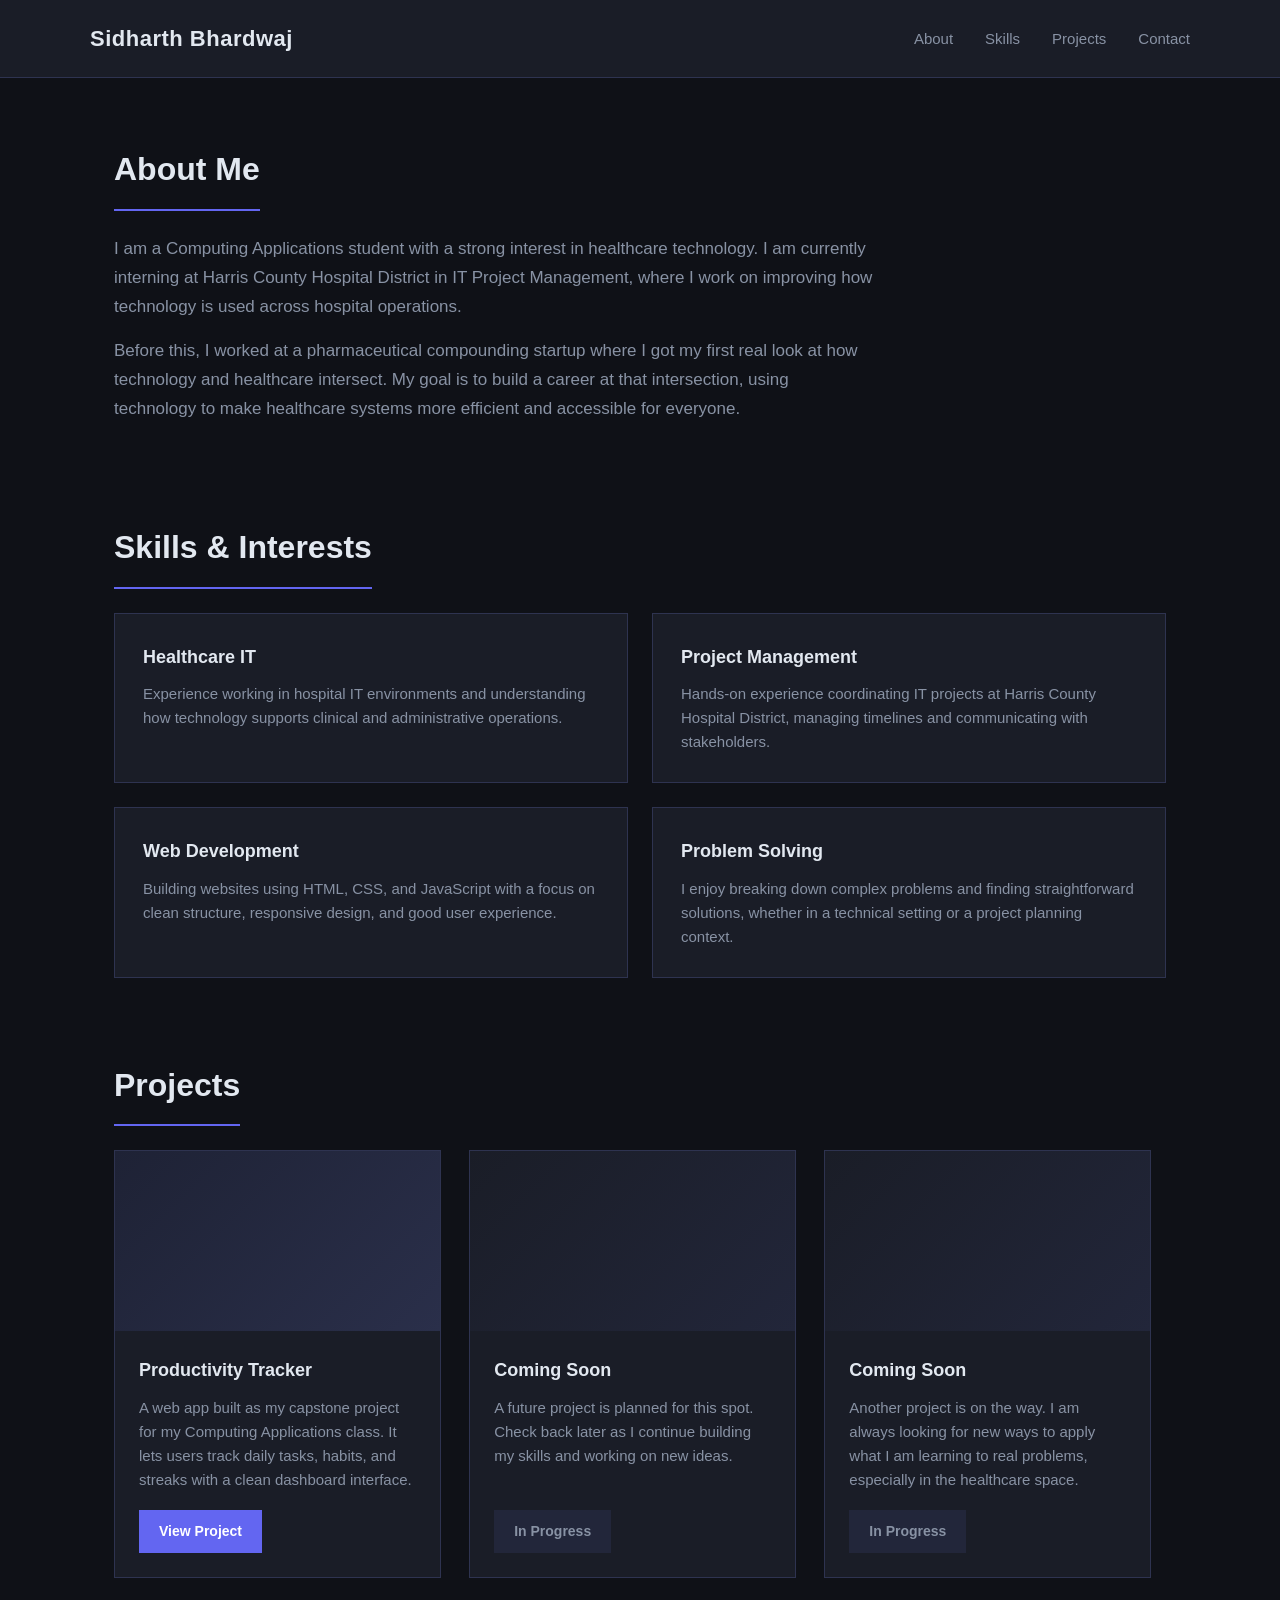
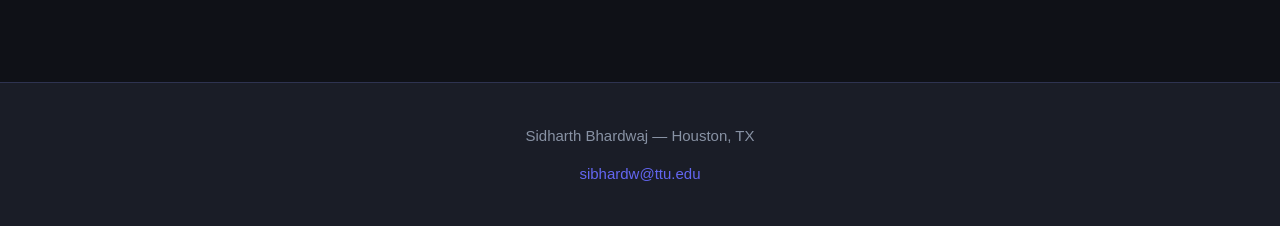
==== project-01/index.html @ bf05f44f "Add project 01: personal landing page" ====
<!DOCTYPE html>
<html lang="en">

<head>
    <meta charset="UTF-8" />
    <meta name="viewport" content="width=device-width, initial-scale=1.0" />
    <title>Sidharth Bhardwaj</title>
    <link rel="stylesheet" href="./style.css" />
</head>

<body>

    <header>
        <div class="header-inner">
            <h1>Sidharth Bhardwaj</h1>
            <nav>
                <a href="#about">About</a>
                <a href="#skills">Skills</a>
                <a href="#projects">Projects</a>
                <a href="#contact">Contact</a>
            </nav>
        </div>
    </header>

    <main>

        <section id="about">
            <h2>About Me</h2>
            <p>
                I am a Computing Applications student with a strong interest in healthcare technology. I am currently
                interning at Harris County Hospital District in IT Project Management, where I work on improving
                how technology is used across hospital operations.
            </p>
            <p>
                Before this, I worked at a pharmaceutical compounding startup where I got my first real look at how
                technology and healthcare intersect. My goal is to build a career at that intersection, using
                technology to make healthcare systems more efficient and accessible for everyone.
            </p>
        </section>

        <section id="skills">
            <h2>Skills &amp; Interests</h2>
            <div class="skills-grid">

                <div class="skill-card">
                    <h3>Healthcare IT</h3>
                    <p>Experience working in hospital IT environments and understanding how technology supports
                        clinical and administrative operations.</p>
                </div>

                <div class="skill-card">
                    <h3>Project Management</h3>
                    <p>Hands-on experience coordinating IT projects at Harris County Hospital District, managing
                        timelines and communicating with stakeholders.</p>
                </div>

                <div class="skill-card">
                    <h3>Web Development</h3>
                    <p>Building websites using HTML, CSS, and JavaScript with a focus on clean structure,
                        responsive design, and good user experience.</p>
                </div>

                <div class="skill-card">
                    <h3>Problem Solving</h3>
                    <p>I enjoy breaking down complex problems and finding straightforward solutions, whether
                        in a technical setting or a project planning context.</p>
                </div>

            </div>
        </section>

        <section id="projects">
            <h2>Projects</h2>
            <div class="projects-grid">

                <div class="project-card">
                    <div class="project-image project-image-tracker"></div>
                    <div class="project-info">
                        <h3>Productivity Tracker</h3>
                        <p>A web app built as my capstone project for my Computing Applications class. It lets
                            users track daily tasks, habits, and streaks with a clean dashboard interface.</p>
                        <a href="https://sidh426.github.io/Productivity-Tracker-Capstone/" target="_blank"
                            class="project-link">View Project</a>
                    </div>
                </div>

                <div class="project-card">
                    <div class="project-image project-image-placeholder"></div>
                    <div class="project-info">
                        <h3>Coming Soon</h3>
                        <p>A future project is planned for this spot. Check back later as I continue building
                            my skills and working on new ideas.</p>
                        <span class="project-link project-link-disabled">In Progress</span>
                    </div>
                </div>

                <div class="project-card">
                    <div class="project-image project-image-placeholder"></div>
                    <div class="project-info">
                        <h3>Coming Soon</h3>
                        <p>Another project is on the way. I am always looking for new ways to apply what I am
                            learning to real problems, especially in the healthcare space.</p>
                        <span class="project-link project-link-disabled">In Progress</span>
                    </div>
                </div>

            </div>
        </section>

    </main>

    <footer id="contact">
        <div class="footer-inner">
            <p>Sidharth Bhardwaj &mdash; Houston, TX</p>
            <a href="mailto:sibhardw@ttu.edu">sibhardw@ttu.edu</a>
        </div>
    </footer>

</body>

</html>
---- project-01/style.css ----
:root {
    --color-bg: #0f1117;
    --color-surface: #1a1d27;
    --color-surface-2: #22263a;
    --color-border: #2e3350;
    --color-accent: #6366f1;
    --color-accent-hover: #818cf8;
    --color-text: #e2e8f0;
    --color-text-muted: #8892a4;
    --font-main: Arial, sans-serif;
}

* {
    margin: 0;
    padding: 0;
    box-sizing: border-box;
}

body {
    font-family: var(--font-main);
    background-color: var(--color-bg);
    color: var(--color-text);
    line-height: 1.7;
}

header {
    background-color: var(--color-surface);
    border-bottom: 1px solid var(--color-border);
    padding: 20px 24px;
    position: sticky;
    top: 0;
}

.header-inner {
    max-width: 1100px;
    margin: 0 auto;
    display: flex;
    justify-content: space-between;
    align-items: center;
    flex-wrap: wrap;
    gap: 16px;
}

h1 {
    font-size: 22px;
    font-weight: bold;
    color: var(--color-text);
    letter-spacing: 0.5px;
}

nav {
    display: flex;
    gap: 32px;
}

nav a {
    color: var(--color-text-muted);
    text-decoration: none;
    font-size: 15px;
    transition: color 0.2s ease;
}

nav a:hover {
    color: var(--color-accent-hover);
}

main {
    max-width: 1100px;
    margin: 0 auto;
    padding: 64px 24px;
    display: flex;
    flex-direction: column;
    gap: 80px;
}

h2 {
    font-size: 32px;
    font-weight: bold;
    color: var(--color-text);
    margin-bottom: 24px;
    padding-bottom: 12px;
    border-bottom: 2px solid var(--color-accent);
    display: inline-block;
}

#about p {
    font-size: 17px;
    color: var(--color-text-muted);
    max-width: 760px;
    margin-bottom: 16px;
}

.skills-grid {
    display: flex;
    flex-wrap: wrap;
    gap: 24px;
}

.skill-card {
    background-color: var(--color-surface);
    border: 1px solid var(--color-border);
    padding: 28px;
    flex-grow: 1;
    flex-shrink: 1;
    flex-basis: 200px;
    transition: border-color 0.3s ease, transform 0.3s ease;
}

.skill-card:hover {
    border-color: var(--color-accent);
    transform: translateY(-4px);
}

.skill-card h3 {
    font-size: 18px;
    color: var(--color-text);
    margin-bottom: 10px;
}

.skill-card p {
    font-size: 15px;
    color: var(--color-text-muted);
    line-height: 1.6;
}

.projects-grid {
    display: flex;
    flex-wrap: wrap;
    gap: 28px;
}

.project-card {
    background-color: var(--color-surface);
    border: 1px solid var(--color-border);
    flex-grow: 1;
    flex-shrink: 1;
    flex-basis: 280px;
    display: flex;
    flex-direction: column;
    transition: border-color 0.3s ease, transform 0.3s ease;
}

.project-card:hover {
    border-color: var(--color-accent);
    transform: translateY(-4px);
}

.project-image {
    width: 100%;
    height: 180px;
    background-color: var(--color-surface-2);
}

.project-image-tracker {
    background-color: #1e2235;
    background-image: linear-gradient(135deg, #1e2235 0%, #2a2f4a 100%);
}

.project-image-placeholder {
    background-color: var(--color-surface-2);
    background-image: linear-gradient(135deg, #1a1d27 0%, #22263a 100%);
}

.project-info {
    padding: 24px;
    display: flex;
    flex-direction: column;
    gap: 10px;
    flex-grow: 1;
}

.project-info h3 {
    font-size: 18px;
    color: var(--color-text);
}

.project-info p {
    font-size: 15px;
    color: var(--color-text-muted);
    line-height: 1.6;
    flex-grow: 1;
}

.project-link {
    display: inline-block;
    margin-top: 8px;
    padding: 10px 20px;
    background-color: var(--color-accent);
    color: #ffffff;
    text-decoration: none;
    font-size: 14px;
    font-weight: bold;
    align-self: flex-start;
    transition: background-color 0.2s ease, transform 0.2s ease;
}

.project-link:hover {
    background-color: var(--color-accent-hover);
    transform: translateY(-2px);
}

.project-link-disabled {
    background-color: var(--color-surface-2);
    color: var(--color-text-muted);
    cursor: default;
}

.project-link-disabled:hover {
    background-color: var(--color-surface-2);
    transform: none;
}

footer {
    background-color: var(--color-surface);
    border-top: 1px solid var(--color-border);
    padding: 40px 24px;
    margin-top: 40px;
}

.footer-inner {
    max-width: 1100px;
    margin: 0 auto;
    display: flex;
    flex-direction: column;
    align-items: center;
    gap: 12px;
    text-align: center;
}

.footer-inner p {
    font-size: 15px;
    color: var(--color-text-muted);
}

footer a {
    color: var(--color-accent);
    text-decoration: none;
    font-size: 15px;
    transition: color 0.2s ease;
}

footer a:hover {
    color: var(--color-accent-hover);
}

@media (width >= 768px) {
    .skills-grid {
        flex-wrap: wrap;
    }

    .skill-card {
        flex-basis: calc(50% - 12px);
        flex-grow: 0;
    }

    .project-card {
        flex-basis: calc(33% - 20px);
        flex-grow: 0;
    }
}
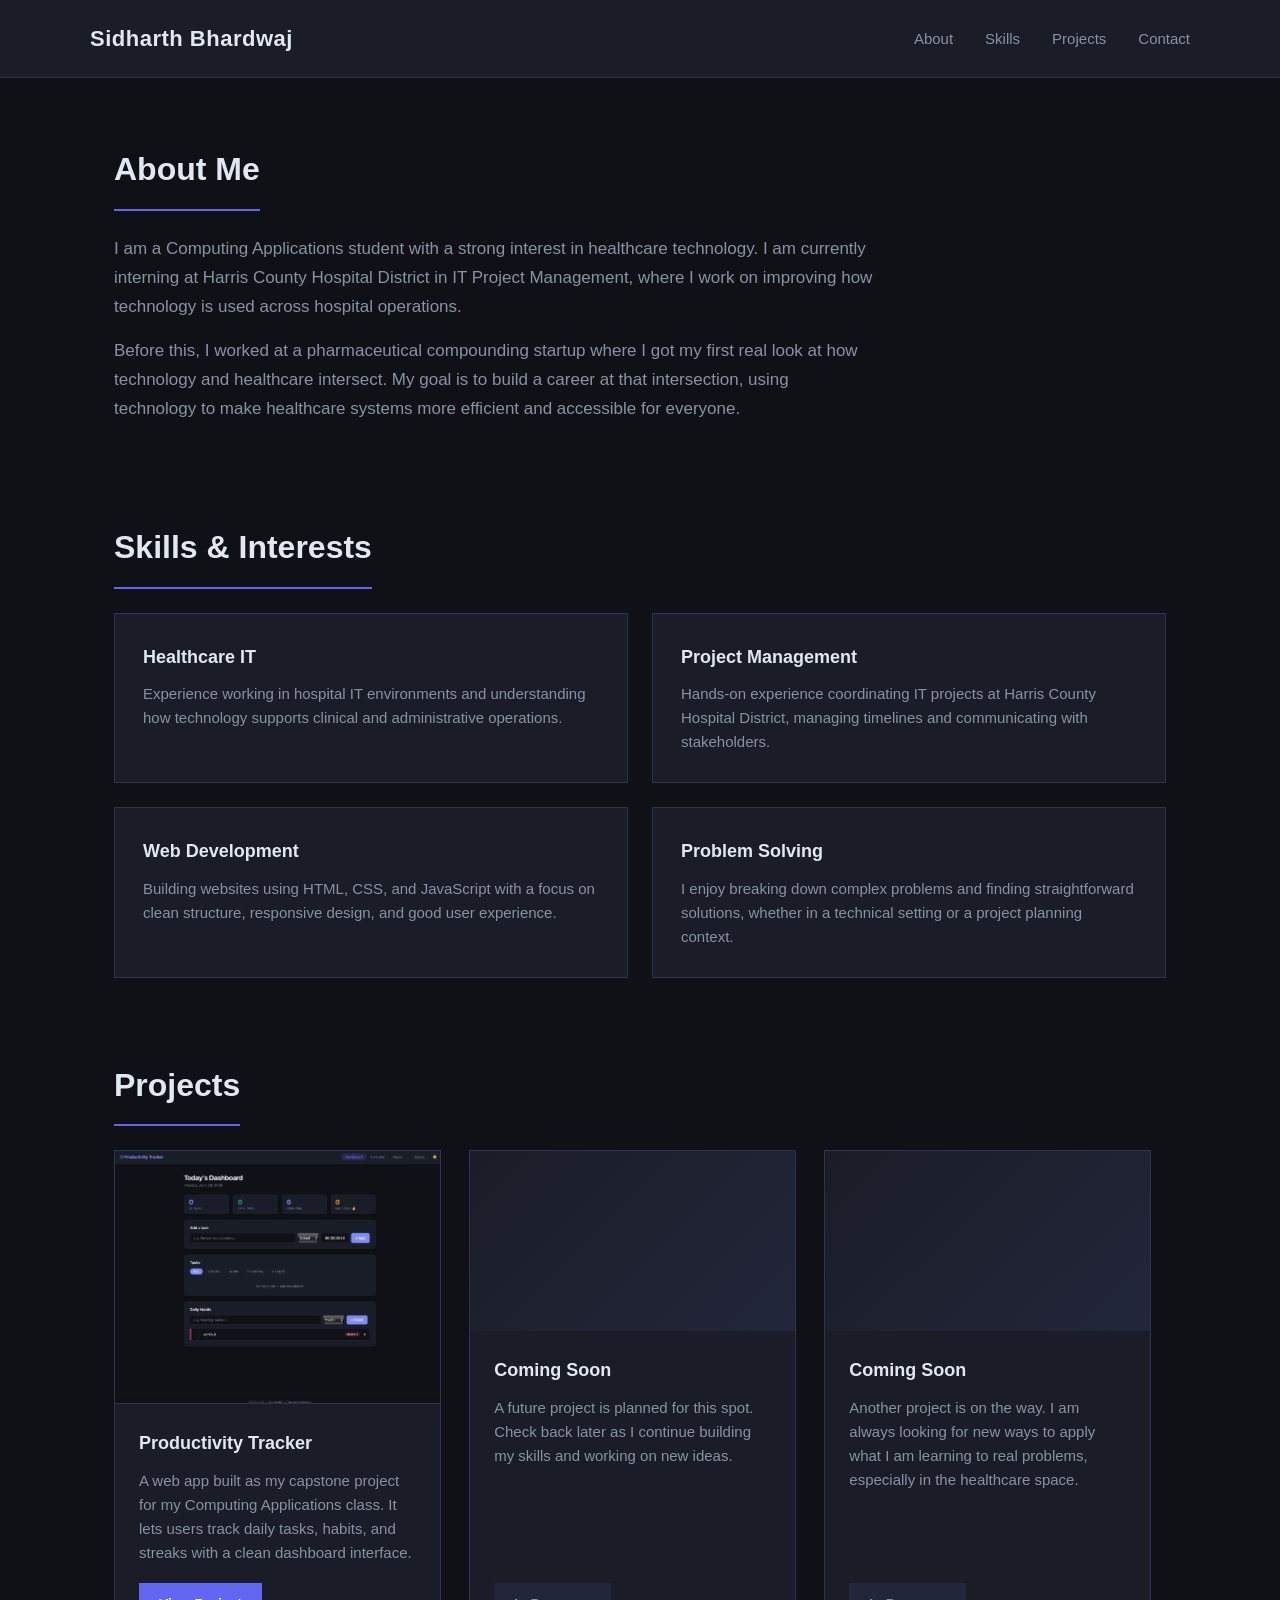
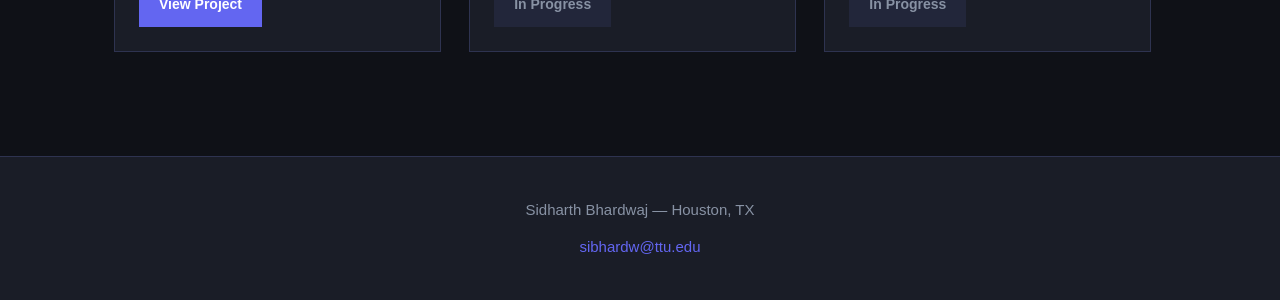
==== commit 680d28bc: "Add productivity tracker screenshot to project card" ====
--- a/project-01/index.html
+++ b/project-01/index.html
@@ -74,7 +74,7 @@
             <div class="projects-grid">
 
                 <div class="project-card">
-                    <div class="project-image project-image-tracker"></div>
+                    <img src="./productivity-tracker-screenshot.png" alt="Productivity Tracker app screenshot" class="project-screenshot" />
                     <div class="project-info">
                         <h3>Productivity Tracker</h3>
                         <p>A web app built as my capstone project for my Computing Applications class. It lets
--- a/project-01/style.css
+++ b/project-01/style.css
@@ -145,18 +145,16 @@
     transform: translateY(-4px);
 }
 
+.project-screenshot {
+    width: 100%;
+    height: auto;
+    display: block;
+    border-bottom: 1px solid var(--color-border);
+}
+
 .project-image {
     width: 100%;
     height: 180px;
-    background-color: var(--color-surface-2);
-}
-
-.project-image-tracker {
-    background-color: #1e2235;
-    background-image: linear-gradient(135deg, #1e2235 0%, #2a2f4a 100%);
-}
-
-.project-image-placeholder {
     background-color: var(--color-surface-2);
     background-image: linear-gradient(135deg, #1a1d27 0%, #22263a 100%);
 }
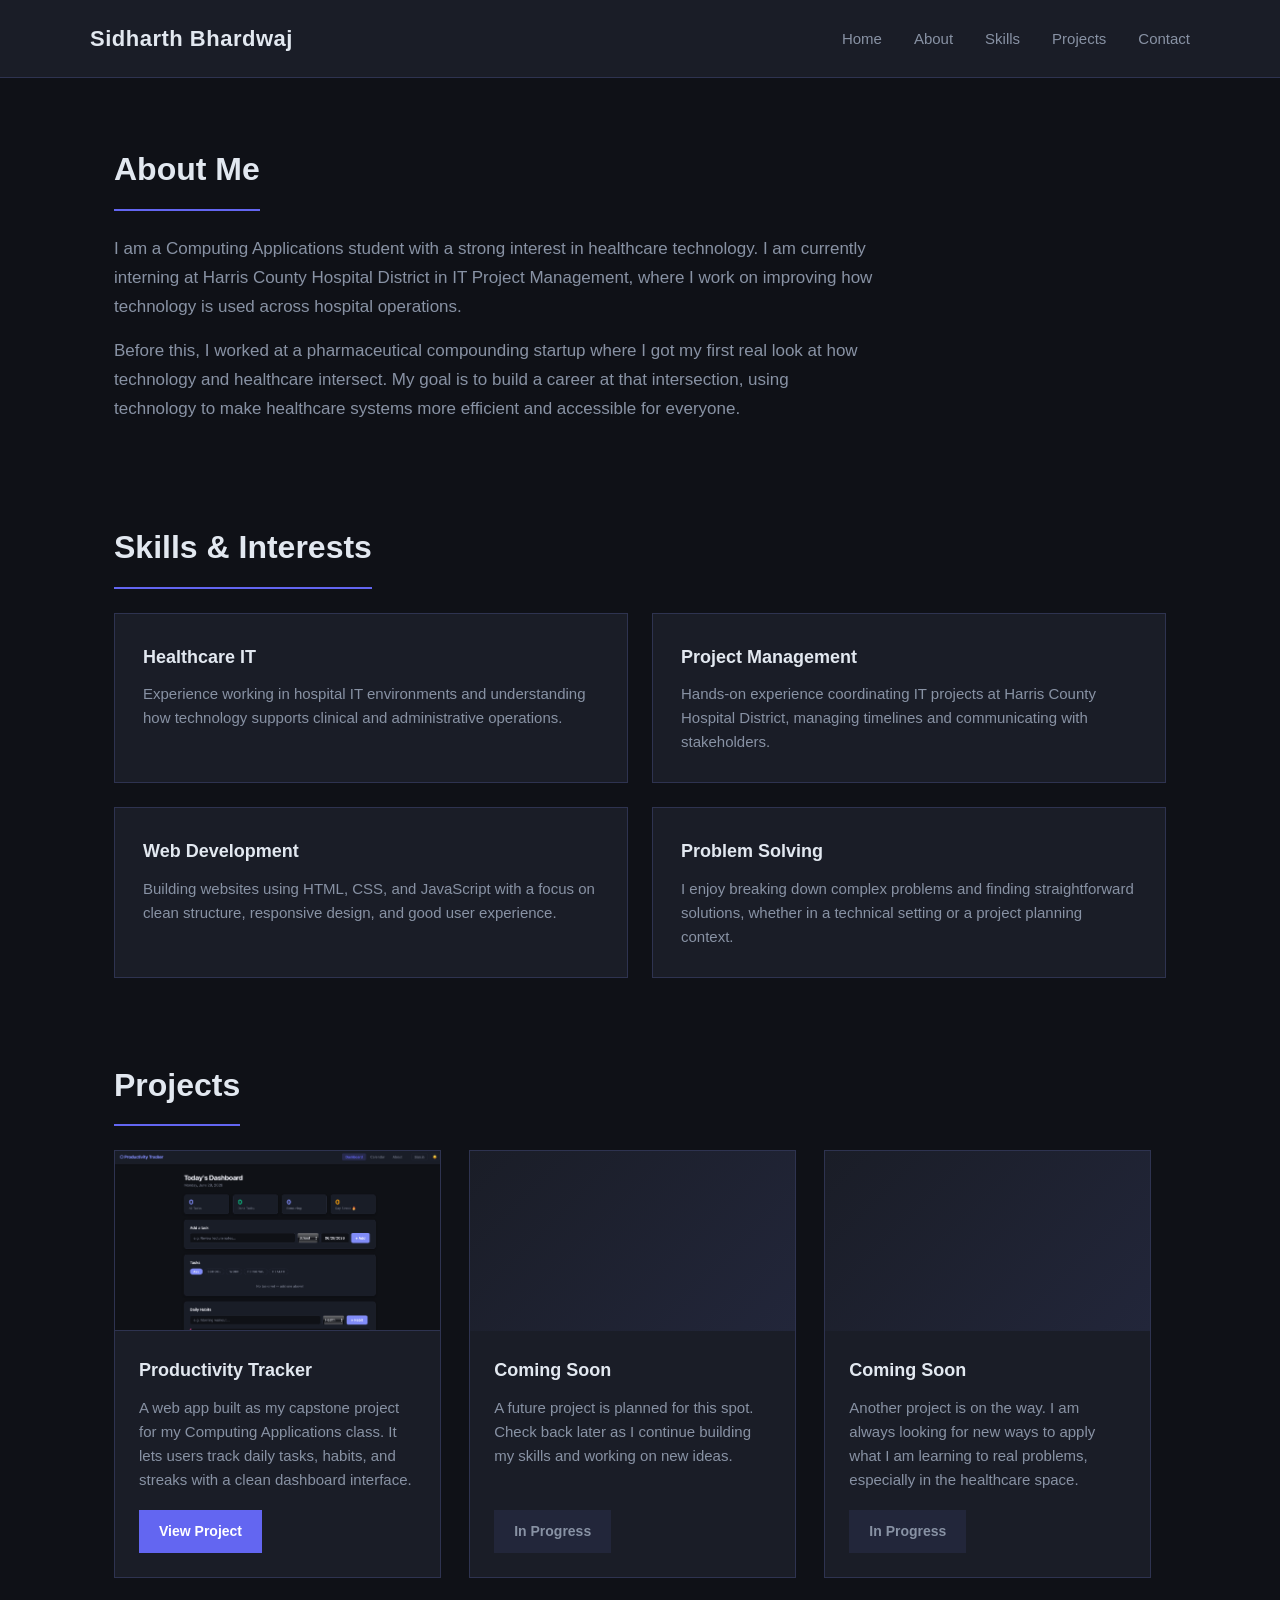
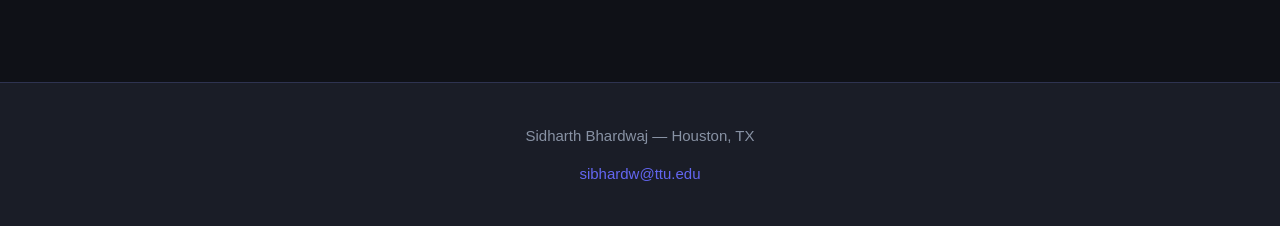
==== commit 5f0b4aa6: "Add home link to project-01 nav" ====
--- a/project-01/index.html
+++ b/project-01/index.html
@@ -14,6 +14,7 @@
         <div class="header-inner">
             <h1>Sidharth Bhardwaj</h1>
             <nav>
+                <a href="../">Home</a>
                 <a href="#about">About</a>
                 <a href="#skills">Skills</a>
                 <a href="#projects">Projects</a>
--- a/project-01/style.css
+++ b/project-01/style.css
@@ -147,7 +147,9 @@
 
 .project-screenshot {
     width: 100%;
-    height: auto;
+    height: 180px;
+    object-fit: cover;
+    object-position: top;
     display: block;
     border-bottom: 1px solid var(--color-border);
 }
